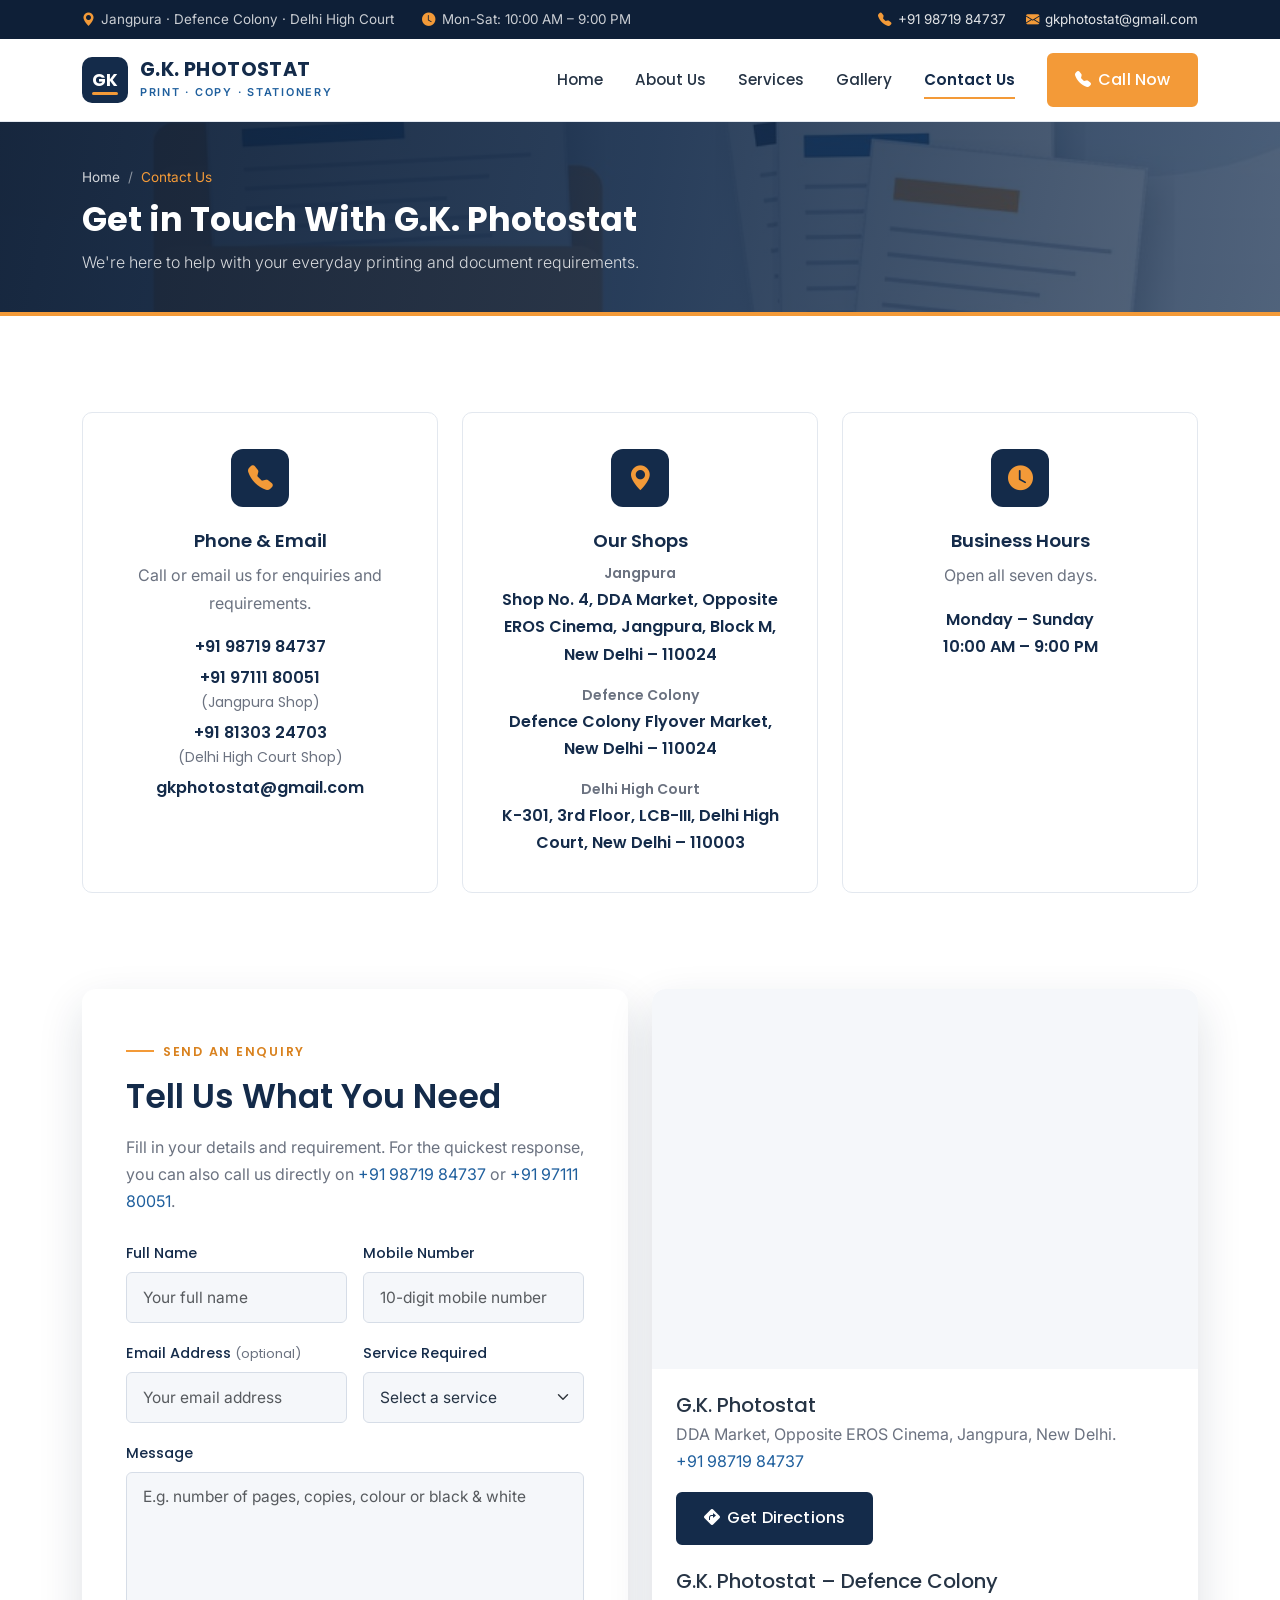
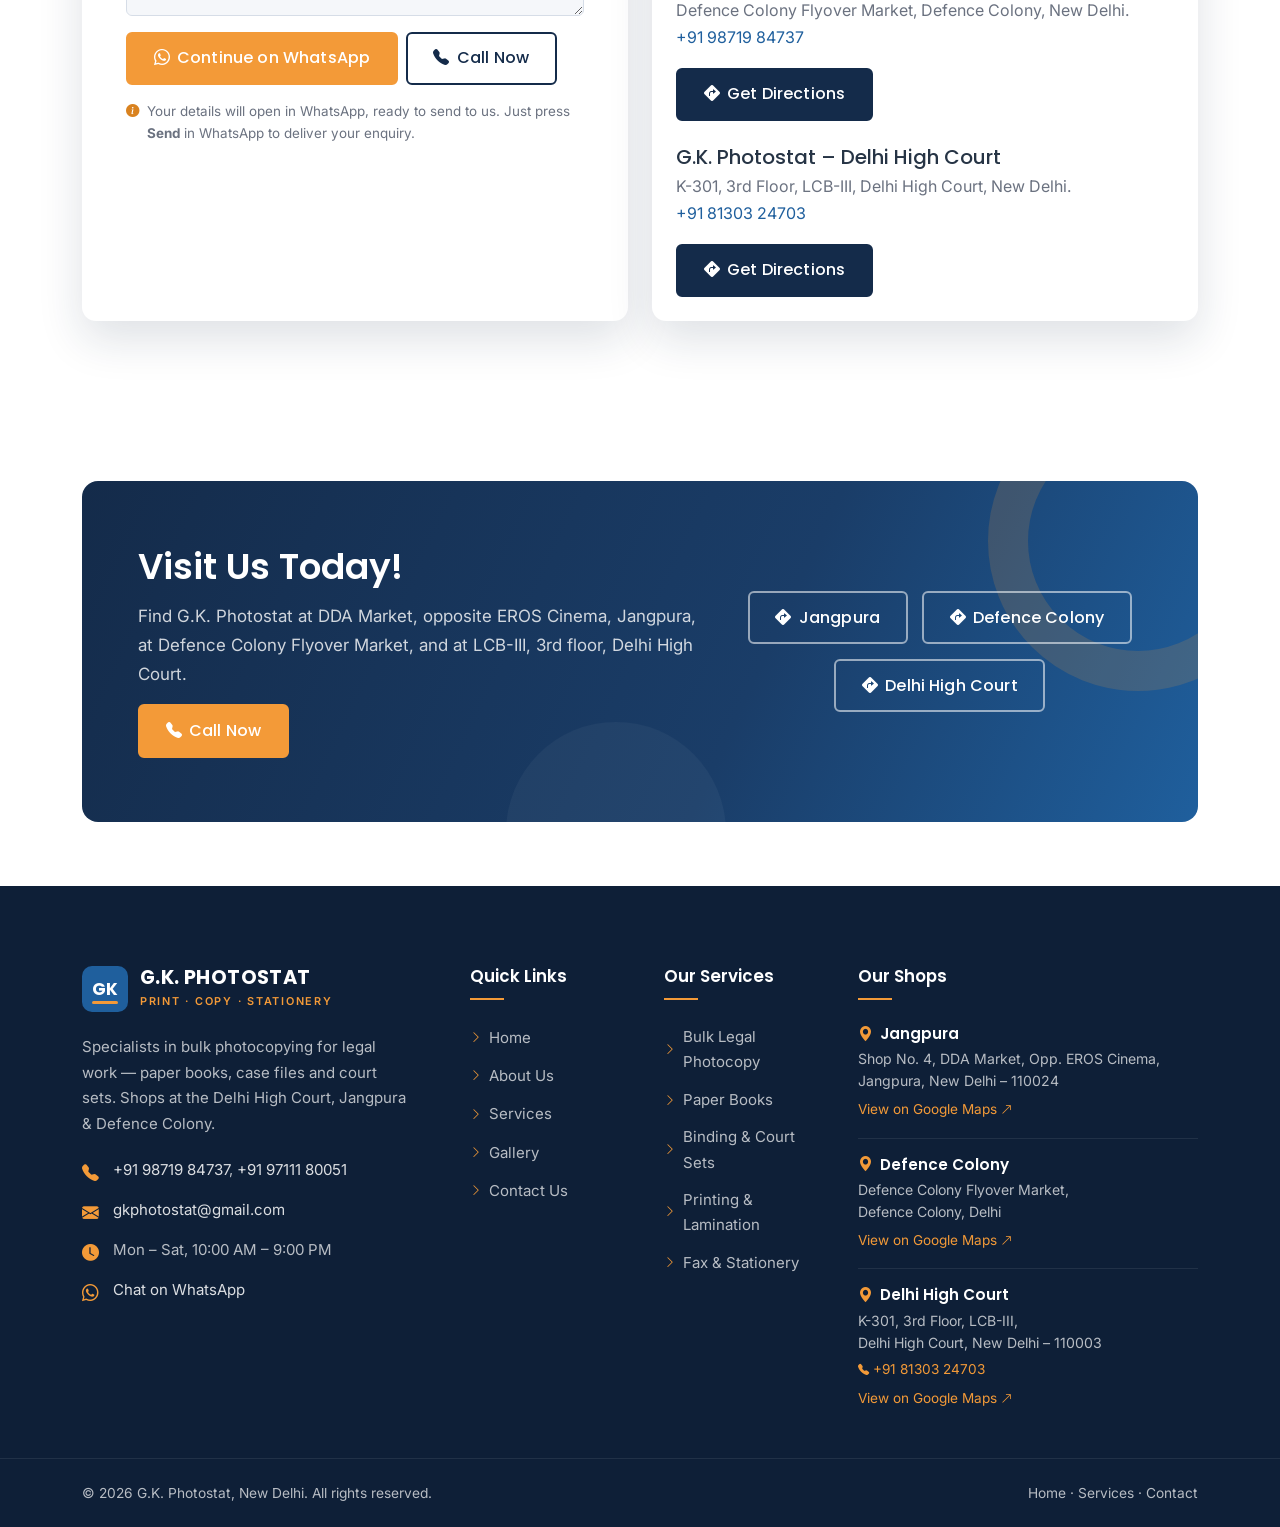
==== contact-us.html @ 915767c7 "Initial commit: G.K. Photostat website Co-Authored-By: Claude Opus 5.5 <noreply@anthropic.com>" ====
<!doctype html>
<html lang="en-IN">
  <head>
    <meta charset="UTF-8" />
    <meta name="viewport" content="width=device-width, initial-scale=1" />
    <title>
      Contact Us | G.K. Photostat, Jangpura, New Delhi – +91 98719 84737
    </title>
    <meta
      name="description"
      content="Contact G.K. Photostat at Shop No. 4, DDA Market, opposite EROS Cinema, Jangpura, New Delhi 110024. Call +91 98719 84737. Open Monday to Sunday, 9 AM – 9 PM."
    />
    <meta name="robots" content="index, follow" />
    <meta name="theme-color" content="#142B4A" />
    <!-- Canonical placeholder: replace https://mandal-88.github.io/gkphotostat with the live domain -->
    <link rel="canonical" href="https://mandal-88.github.io/gkphotostat/contact-us.html" />

    <!-- Open Graph -->
    <meta property="og:type" content="website" />
    <meta property="og:site_name" content="G.K. Photostat" />
    <meta property="og:locale" content="en_IN" />
    <meta
      property="og:title"
      content="Contact Us | G.K. Photostat, Jangpura, New Delhi – +91 98719 84737"
    />
    <meta
      property="og:description"
      content="Contact G.K. Photostat at Shop No. 4, DDA Market, opposite EROS Cinema, Jangpura, New Delhi 110024. Call +91 98719 84737. Open Monday to Sunday, 9 AM – 9 PM."
    />
    <meta
      property="og:url"
      content="https://mandal-88.github.io/gkphotostat/contact-us.html"
    />
    <meta
      property="og:image"
      content="https://mandal-88.github.io/gkphotostat/assets/images/og-image.jpg"
    />
    <meta name="twitter:card" content="summary_large_image" />
    <meta
      name="twitter:title"
      content="Contact Us | G.K. Photostat, Jangpura, New Delhi – +91 98719 84737"
    />
    <meta
      name="twitter:description"
      content="Contact G.K. Photostat at Shop No. 4, DDA Market, opposite EROS Cinema, Jangpura, New Delhi 110024. Call +91 98719 84737. Open Monday to Sunday, 9 AM – 9 PM."
    />
    <meta
      name="twitter:image"
      content="https://mandal-88.github.io/gkphotostat/assets/images/og-image.jpg"
    />

    <link rel="icon" type="image/png" href="assets/images/favicon.png" />
    <link rel="apple-touch-icon" href="assets/images/favicon.png" />

    <!-- Fonts -->
    <link rel="preconnect" href="https://fonts.googleapis.com" />
    <link rel="preconnect" href="https://fonts.gstatic.com" crossorigin />
    <link
      rel="stylesheet"
      href="https://fonts.googleapis.com/css2?family=Inter:wght@400;500;600&amp;family=Poppins:wght@500;600;700&amp;display=swap"
    />

    <!-- Styles -->
    <link rel="stylesheet" href="assets/css/bootstrap.min.css" />
    <link rel="stylesheet" href="assets/css/bootstrap-icons.min.css" />
    <link rel="stylesheet" href="assets/css/style.css" />
    <link rel="stylesheet" href="assets/css/responsive.css" />
    <!-- LocalBusiness structured data. url/image use the placeholder domain; geo coordinates intentionally omitted until verified. -->
    <script type="application/ld+json">
      {
        "@context": "https://schema.org",
        "@type": "Store",
        "name": "G.K. Photostat",
        "description": "Bulk photocopying for legal purposes, paper book preparation and binding, plus printing and lamination – Jangpura, New Delhi.",
        "telephone": "+91 98719 84737",
        "email": "gkphotostat@gmail.com",
        "image": "https://mandal-88.github.io/gkphotostat/assets/images/og-image.jpg",
        "logo": "https://mandal-88.github.io/gkphotostat/assets/images/logo.png",
        "url": "https://mandal-88.github.io/gkphotostat/",
        "address": {
          "@type": "PostalAddress",
          "streetAddress": "Shop No. 4, DDA Market, Opposite EROS Cinema, Jangpura, Block M, Jungpura Extension",
          "addressLocality": "New Delhi",
          "addressRegion": "Delhi",
          "postalCode": "110024",
          "addressCountry": "IN"
        },
        "openingHoursSpecification": [
          {
            "@type": "OpeningHoursSpecification",
            "dayOfWeek": [
              "Monday",
              "Tuesday",
              "Wednesday",
              "Thursday",
              "Friday",
              "Saturday",
              "Sunday"
            ],
            "opens": "09:00",
            "closes": "21:00"
          }
        ],
        "areaServed": "Jangpura, New Delhi",
        "hasMap": "https://www.google.com/maps/search/?api=1&query=G.K.%20Photostat%2C%20Shop%20No.%204%2C%20DDA%20Market%2C%20Opposite%20EROS%20Cinema%2C%20Jangpura%2C%20New%20Delhi%20110024"
      }
    </script>
    <script type="application/ld+json">
      {
        "@context": "https://schema.org",
        "@type": "Store",
        "name": "G.K. Photostat – Defence Colony",
        "description": "Bulk legal photocopying, paper books and binding, plus printing and lamination – Defence Colony Flyover Market, Delhi.",
        "telephone": "+91 98719 84737",
        "email": "gkphotostat@gmail.com",
        "image": "https://mandal-88.github.io/gkphotostat/assets/images/og-image.jpg",
        "url": "https://mandal-88.github.io/gkphotostat/",
        "address": {
          "@type": "PostalAddress",
          "streetAddress": "Defence Colony Flyover Market",
          "addressLocality": "Defence Colony, Delhi",
          "addressRegion": "Delhi",
          "addressCountry": "IN"
        },
        "openingHoursSpecification": [
          {
            "@type": "OpeningHoursSpecification",
            "dayOfWeek": [
              "Monday",
              "Tuesday",
              "Wednesday",
              "Thursday",
              "Friday",
              "Saturday",
              "Sunday"
            ],
            "opens": "09:00",
            "closes": "21:00"
          }
        ],
        "hasMap": "https://www.google.com/maps/search/?api=1&query=G.K.%20Photostat%2C%20Defence%20Colony%20Flyover%20Market%2C%20Defence%20Colony%2C%20Delhi"
      }
    </script>
    <script type="application/ld+json">
      {
        "@context": "https://schema.org",
        "@type": "Store",
        "name": "G.K. Photostat – Delhi High Court",
        "description": "Bulk legal photocopying, paper book preparation and binding inside the Delhi High Court – K-301, 3rd Floor, LCB-III.",
        "telephone": "+91 81303 24703",
        "email": "gkphotostat@gmail.com",
        "image": "https://mandal-88.github.io/gkphotostat/assets/images/og-image.jpg",
        "url": "https://mandal-88.github.io/gkphotostat/",
        "address": {
          "@type": "PostalAddress",
          "streetAddress": "K-301, 3rd Floor, LCB-III, Delhi High Court",
          "addressLocality": "New Delhi",
          "addressRegion": "Delhi",
          "postalCode": "110003",
          "addressCountry": "IN"
        },
        "hasMap": "https://www.google.com/maps/search/?api=1&query=Delhi%20High%20Court%2C%20New%20Delhi%20110003"
      }
    </script>
  </head>
  <body data-page="contact">
    <a class="skip-link" href="#main">Skip to main content</a>

    <div id="site-header"></div>
    <script src="assets/js/header.js"></script>

    <section class="page-hero hero-contact">
      <div class="container">
        <nav aria-label="breadcrumb">
          <ol class="breadcrumb breadcrumb-gk">
            <li class="breadcrumb-item"><a href="index.html">Home</a></li>
            <li class="breadcrumb-item active" aria-current="page">
              Contact Us
            </li>
          </ol>
        </nav>
        <h1>Get in Touch With G.K. Photostat</h1>
        <p class="lead mb-0">
          We're here to help with your everyday printing and document
          requirements.
        </p>
      </div>
    </section>

    <main id="main">
      <section class="section">
        <div class="container">
          <div class="row g-4">
            <div class="col-md-4 reveal">
              <div class="contact-card">
                <div class="icon-box">
                  <i class="bi bi-telephone-fill" aria-hidden="true"></i>
                </div>
                <h2>Phone &amp; Email</h2>
                <p>Call or email us for enquiries and requirements.</p>
                <a class="contact-value d-block" href="tel:+919871984737"
                  >+91 98719 84737</a
                >
                <a class="contact-value d-block mt-1" href="tel:+919711180051"
                  >+91 97111 80051

                  <span class="d-block text-muted-gk small fw-normal"
                    >(Jangpura Shop)</span
                  >
                </a>
                <a class="contact-value d-block mt-1" href="tel:+918130324703"
                  >+91 81303 24703
                  <span class="d-block text-muted-gk small fw-normal"
                    >(Delhi High Court Shop)</span
                  ></a
                >
                <a
                  class="contact-value d-block mt-1"
                  href="mailto:gkphotostat@gmail.com"
                  >gkphotostat@gmail.com</a
                >
              </div>
            </div>
            <div class="col-md-4 reveal reveal-delay-1">
              <div class="contact-card">
                <div class="icon-box">
                  <i class="bi bi-geo-alt-fill" aria-hidden="true"></i>
                </div>
                <h2>Our Shops</h2>
                <address class="contact-value mb-3">
                  <span class="d-block text-muted-gk small">Jangpura</span>Shop
                  No. 4, DDA Market, Opposite EROS Cinema, Jangpura, Block M,
                  New Delhi – 110024
                </address>
                <address class="contact-value mb-0">
                  <span class="d-block text-muted-gk small">Defence Colony</span
                  >Defence Colony Flyover Market, New Delhi – 110024
                </address>
                <address class="contact-value mb-0 mt-3">
                  <span class="d-block text-muted-gk small"
                    >Delhi High Court</span
                  >K-301, 3rd Floor, LCB-III, Delhi High Court, New Delhi –
                  110003
                </address>
              </div>
            </div>
            <div class="col-md-4 reveal reveal-delay-2">
              <div class="contact-card">
                <div class="icon-box">
                  <i class="bi bi-clock-fill" aria-hidden="true"></i>
                </div>
                <h2>Business Hours</h2>
                <p>Open all seven days.</p>
                <span class="contact-value"
                  >Monday – Sunday<br />10:00 AM – 9:00 PM</span
                >
              </div>
            </div>
          </div>
        </div>
      </section>

      <section class="section pt-0">
        <div class="container">
          <div class="row g-4 align-items-stretch">
            <div class="col-lg-6 reveal">
              <div class="form-panel h-100">
                <span class="eyebrow">Send an Enquiry</span>
                <h2 class="section-title">Tell Us What You Need</h2>
                <p class="text-muted-gk mb-4">
                  Fill in your details and requirement. For the quickest
                  response, you can also call us directly on
                  <a href="tel:+919871984737">+91 98719 84737</a> or
                  <a href="tel:+919711180051">+91 97111 80051</a>.
                </p>
                <form id="enquiryForm" novalidate>
                  <div class="row g-3">
                    <div class="col-md-6">
                      <label class="form-label" for="fullName">Full Name</label>
                      <input
                        class="form-control"
                        type="text"
                        id="fullName"
                        name="fullName"
                        placeholder="Your full name"
                        autocomplete="name"
                        required
                        minlength="2"
                        maxlength="80"
                      />
                      <div class="invalid-feedback">
                        Please enter your full name.
                      </div>
                    </div>
                    <div class="col-md-6">
                      <label class="form-label" for="mobile"
                        >Mobile Number</label
                      >
                      <input
                        class="form-control"
                        type="tel"
                        id="mobile"
                        name="mobile"
                        autocomplete="tel"
                        inputmode="tel"
                        required
                        maxlength="16"
                        placeholder="10-digit mobile number"
                      />
                      <div class="invalid-feedback">
                        Please enter a valid 10-digit Indian mobile number.
                      </div>
                    </div>
                    <div class="col-md-6">
                      <label class="form-label" for="email"
                        >Email Address
                        <span class="optional">(optional)</span></label
                      >
                      <input
                        class="form-control"
                        type="email"
                        id="email"
                        name="email"
                        placeholder="Your email address"
                        autocomplete="email"
                        maxlength="120"
                      />
                      <div class="invalid-feedback">
                        Please enter a valid email address.
                      </div>
                    </div>
                    <div class="col-md-6">
                      <label class="form-label" for="service"
                        >Service Required</label
                      >
                      <select
                        class="form-select"
                        id="service"
                        name="service"
                        required
                      >
                        <option value="" selected disabled>
                          Select a service
                        </option>
                        <option>Bulk Legal Photocopy</option>
                        <option>Paper Book Preparation</option>
                        <option>Binding &amp; Court Sets</option>
                        <option>Black &amp; White / Colour Photocopy</option>
                        <option>Printing</option>
                        <option>Lamination</option>
                        <option>Fax</option>
                        <option>Stationery</option>
                        <option>Other</option>
                      </select>
                      <div class="invalid-feedback">
                        Please choose a service.
                      </div>
                    </div>
                    <div class="col-12">
                      <label class="form-label" for="message">Message</label>
                      <textarea
                        class="form-control"
                        id="message"
                        name="message"
                        rows="5"
                        required
                        minlength="10"
                        maxlength="1000"
                        placeholder="E.g. number of pages, copies, colour or black &amp; white"
                      ></textarea>
                      <div class="invalid-feedback">
                        Please describe your requirement (at least 10
                        characters).
                      </div>
                    </div>
                    <div class="col-12 d-flex flex-wrap gap-2">
                      <button
                        class="btn btn-gk-primary"
                        type="submit"
                        id="whatsappSubmit"
                      >
                        <i class="bi bi-whatsapp" aria-hidden="true"></i
                        >Continue on WhatsApp
                      </button>
                      <a class="btn btn-gk-outline" href="tel:+919871984737"
                        ><i class="bi bi-telephone-fill" aria-hidden="true"></i
                        >Call Now</a
                      >
                    </div>
                  </div>
                  <p class="wa-note mb-0">
                    <i class="bi bi-info-circle-fill" aria-hidden="true"></i
                    ><span
                      >Your details will open in WhatsApp, ready to send to us.
                      Just press <strong>Send</strong> in WhatsApp to deliver
                      your enquiry.</span
                    >
                  </p>
                  <div
                    class="form-status"
                    id="formStatus"
                    role="status"
                    aria-live="polite"
                  ></div>
                </form>
              </div>
            </div>
            <div class="col-lg-6 reveal reveal-delay-1">
              <div class="info-panel h-100 d-flex flex-column">
                <iframe
                  class="map-frame flex-grow-1"
                  src="https://www.google.com/maps?q=Shop%20No.%204%2C%20DDA%20Market%2C%20Opposite%20EROS%20Cinema%2C%20Jangpura%2C%20New%20Delhi%2C%20Delhi%20110024&amp;output=embed"
                  title="Google Map showing G.K. Photostat, DDA Market, opposite EROS Cinema, Jangpura"
                  loading="lazy"
                  referrerpolicy="no-referrer-when-downgrade"
                  allowfullscreen
                ></iframe>
                <div
                  class="p-4 d-flex flex-wrap align-items-center justify-content-between gap-3"
                >
                  <div>
                    <h2 class="h5 mb-1">G.K. Photostat</h2>
                    <p class="text-muted-gk mb-0">
                      DDA Market, Opposite EROS Cinema, Jangpura, New Delhi.
                      <br />

                      <a href="tel:+919871984737">+91 98719 84737</a>
                    </p>
                  </div>
                  <a
                    class="btn btn-gk-navy"
                    href="https://www.google.com/maps/dir/?api=1&amp;destination=G.K.%20Photostat%2C%20Shop%20No.%204%2C%20DDA%20Market%2C%20Opposite%20EROS%20Cinema%2C%20Jangpura%2C%20New%20Delhi%20110024"
                    target="_blank"
                    rel="noopener"
                    ><i
                      class="bi bi-sign-turn-right-fill"
                      aria-hidden="true"
                    ></i
                    >Get Directions</a
                  >
                </div>
                <div
                  class="px-4 pb-4 d-flex flex-wrap align-items-center justify-content-between gap-3"
                >
                  <div>
                    <h2 class="h5 mb-1">G.K. Photostat – Defence Colony</h2>
                    <p class="text-muted-gk mb-0">
                      Defence Colony Flyover Market, Defence Colony, New Delhi.
                      <br />
                      <a href="tel:+919871984737">+91 98719 84737</a>
                    </p>
                  </div>
                  <a
                    class="btn btn-gk-navy"
                    href="https://www.google.com/maps/dir/?api=1&amp;destination=G.K.%20Photostat%2C%20Defence%20Colony%20Flyover%20Market%2C%20Defence%20Colony%2C%20Delhi"
                    target="_blank"
                    rel="noopener"
                    ><i
                      class="bi bi-sign-turn-right-fill"
                      aria-hidden="true"
                    ></i
                    >Get Directions</a
                  >
                </div>
                <div
                  class="px-4 pb-4 d-flex flex-wrap align-items-center justify-content-between gap-3"
                >
                  <div>
                    <h2 class="h5 mb-1">G.K. Photostat – Delhi High Court</h2>
                    <p class="text-muted-gk mb-0">
                      K-301, 3rd Floor, LCB-III, Delhi High Court, New Delhi.
                      <br />
                      <a href="tel:+918130324703">+91 81303 24703</a>
                    </p>
                  </div>
                  <a
                    class="btn btn-gk-navy"
                    href="https://www.google.com/maps/dir/?api=1&amp;destination=Delhi%20High%20Court%2C%20New%20Delhi%20110003"
                    target="_blank"
                    rel="noopener"
                    ><i
                      class="bi bi-sign-turn-right-fill"
                      aria-hidden="true"
                    ></i
                    >Get Directions</a
                  >
                </div>
              </div>
            </div>
          </div>
        </div>
      </section>

      <section class="section-sm">
        <div class="container">
          <div class="cta-banner reveal">
            <div class="row align-items-center g-4">
              <div class="col-lg-7">
                <h2>Visit Us Today!</h2>
                <p>
                  Find G.K. Photostat at DDA Market, opposite EROS Cinema,
                  Jangpura, at Defence Colony Flyover Market, and at LCB-III,
                  3rd floor, Delhi High Court.
                </p>
                <a class="btn btn-gk-primary mt-3" href="tel:+919871984737"
                  ><i class="bi bi-telephone-fill" aria-hidden="true"></i>Call
                  Now</a
                >
              </div>
              <div class="col-lg-5">
                <div class="cta-actions">
                  <a
                    class="btn btn-gk-outline-light"
                    href="https://www.google.com/maps/dir/?api=1&amp;destination=G.K.%20Photostat%2C%20Shop%20No.%204%2C%20DDA%20Market%2C%20Opposite%20EROS%20Cinema%2C%20Jangpura%2C%20New%20Delhi%20110024"
                    target="_blank"
                    rel="noopener"
                    ><i
                      class="bi bi-sign-turn-right-fill"
                      aria-hidden="true"
                    ></i
                    >Jangpura</a
                  >
                  <a
                    class="btn btn-gk-outline-light"
                    href="https://www.google.com/maps/dir/?api=1&amp;destination=G.K.%20Photostat%2C%20Defence%20Colony%20Flyover%20Market%2C%20Defence%20Colony%2C%20Delhi"
                    target="_blank"
                    rel="noopener"
                    ><i
                      class="bi bi-sign-turn-right-fill"
                      aria-hidden="true"
                    ></i
                    >Defence Colony</a
                  >
                  <a
                    class="btn btn-gk-outline-light"
                    href="https://www.google.com/maps/dir/?api=1&amp;destination=Delhi%20High%20Court%2C%20New%20Delhi%20110003"
                    target="_blank"
                    rel="noopener"
                    ><i
                      class="bi bi-sign-turn-right-fill"
                      aria-hidden="true"
                    ></i
                    >Delhi High Court</a
                  >
                </div>
              </div>
            </div>
          </div>
        </div>
      </section>
    </main>

    <div id="site-footer"></div>
    <script src="assets/js/footer.js"></script>

    <script src="assets/js/jquery.min.js"></script>
    <script src="assets/js/bootstrap.bundle.min.js"></script>
    <script src="assets/js/custom.js"></script>
  </body>
</html>
---- assets/css/style.css ----
/* ==========================================================================
   G.K. Photostat — Main Stylesheet
   Palette: Navy #142B4A · Blue #1F5F9D · Orange #F39A38
   ========================================================================== */

:root {
  --gk-navy: #142b4a;
  --gk-navy-deep: #0e1f37;
  --gk-blue: #1f5f9d;
  --gk-orange: #f39a38;
  --gk-orange-dark: #d9821f;
  --gk-light: #f5f7fa;
  --gk-white: #ffffff;
  --gk-text: #263445;
  --gk-muted: #6b7280;
  --gk-border: #e3e8ef;
  --gk-radius: 10px;
  --gk-radius-sm: 6px;
  --gk-shadow: 0 10px 30px rgba(20, 43, 74, 0.08);
  --gk-shadow-lg: 0 18px 45px rgba(20, 43, 74, 0.14);
  --gk-ease: cubic-bezier(0.25, 0.8, 0.25, 1);
  --gk-header-h: 122px;
  --font-heading: "Poppins", system-ui, sans-serif;
  --font-body: "Inter", system-ui, sans-serif;
}

/* ---------- Base ---------- */
html {
  scroll-behavior: smooth;
  scroll-padding-top: var(--gk-sticky-h, 130px);
}
body {
  font-family: var(--font-body);
  color: var(--gk-text);
  font-size: 1rem;
  line-height: 1.7;
  background: var(--gk-white);
  overflow-x: hidden;
}
h1,
h2,
h3,
h4,
h5,
h6 {
  font-family: var(--font-heading);
  color: var(--gk-navy);
  font-weight: 600;
  line-height: 1.25;
}
a {
  color: var(--gk-blue);
  text-decoration: none;
  transition: color 0.25s var(--gk-ease);
}
a:hover {
  color: var(--gk-orange-dark);
}
img {
  max-width: 100%;
  height: auto;
}
::selection {
  background: var(--gk-orange);
  color: var(--gk-white);
}

.skip-link {
  position: absolute;
  left: 1rem;
  top: -60px;
  z-index: 2000;
  background: var(--gk-orange);
  color: var(--gk-navy);
  padding: 0.6rem 1rem;
  border-radius: var(--gk-radius-sm);
  font-weight: 600;
}
.skip-link:focus {
  top: 1rem;
  color: var(--gk-navy);
}

.text-muted-gk {
  color: var(--gk-muted);
}
.bg-light-gk {
  background: var(--gk-light);
}
.bg-navy {
  background: var(--gk-navy);
}

.section {
  padding: 96px 0;
}
.section-sm {
  padding: 64px 0;
}

/* ---------- Section headings ---------- */
.eyebrow {
  display: inline-flex;
  align-items: center;
  gap: 0.55rem;
  font-family: var(--font-heading);
  font-size: 0.78rem;
  font-weight: 600;
  letter-spacing: 0.14em;
  text-transform: uppercase;
  color: var(--gk-orange-dark);
  margin-bottom: 0.9rem;
}
.eyebrow::before {
  content: "";
  width: 28px;
  height: 2px;
  background: var(--gk-orange);
}
.eyebrow.eyebrow-light {
  color: var(--gk-orange);
}
.section-title {
  font-size: clamp(1.75rem, 2.6vw, 2.5rem);
  margin-bottom: 1rem;
}
.section-lead {
  color: var(--gk-muted);
  font-size: 1.06rem;
  max-width: 640px;
}
.section-head {
  margin-bottom: 3.25rem;
}
.section-head.text-center .section-lead {
  margin-left: auto;
  margin-right: auto;
}

/* ---------- Buttons ---------- */
.btn {
  font-family: var(--font-heading);
  font-weight: 500;
  border-radius: var(--gk-radius-sm);
  padding: 0.8rem 1.6rem;
  transition: all 0.3s var(--gk-ease);
  letter-spacing: 0.01em;
}
.btn-sm {
  padding: 0.5rem 1rem;
}
.btn-gk-primary {
  background: var(--gk-orange);
  border: 2px solid var(--gk-orange);
  color: var(--gk-white);
}
.btn-gk-primary:hover,
.btn-gk-primary:focus {
  background: var(--gk-orange-dark);
  border-color: var(--gk-orange-dark);
  color: #000;
  transform: translateY(-2px);
}
.btn-gk-navy {
  background: var(--gk-navy);
  border: 2px solid var(--gk-navy);
  color: var(--gk-white);
}
.btn-gk-navy:hover,
.btn-gk-navy:focus {
  background: var(--gk-blue);
  border-color: var(--gk-blue);
  color: var(--gk-white);
  transform: translateY(-2px);
}
.btn-gk-outline {
  background: transparent;
  border: 2px solid var(--gk-navy);
  color: var(--gk-navy);
}
.btn-gk-outline:hover,
.btn-gk-outline:focus {
  background: var(--gk-navy);
  color: var(--gk-white);
}
.btn-gk-outline-light {
  background: transparent;
  border: 2px solid rgba(255, 255, 255, 0.55);
  color: var(--gk-white);
}
.btn-gk-outline-light:hover,
.btn-gk-outline-light:focus {
  background: var(--gk-white);
  border-color: var(--gk-white);
  color: var(--gk-navy);
}
.btn .bi {
  margin-right: 0.45rem;
}
.btn:focus-visible,
a:focus-visible,
.form-control:focus,
.form-select:focus {
  outline: 3px solid rgba(243, 154, 56, 0.55);
  outline-offset: 2px;
  box-shadow: none;
}

.link-arrow {
  font-family: var(--font-heading);
  font-weight: 500;
  font-size: 0.92rem;
  color: var(--gk-blue);
  display: inline-flex;
  align-items: center;
  gap: 0.35rem;
}
.link-arrow .bi {
  transition: transform 0.3s var(--gk-ease);
}
.link-arrow:hover .bi {
  transform: translateX(4px);
}

/* ==========================================================================
   Header
   ========================================================================== */
/* #site-header is only a mount point; display:contents lets the sticky bar
   stick against the whole page instead of the mount div. */
#site-header {
  display: contents;
}
.site-header-bar {
  position: sticky;
  top: 0;
  z-index: 1030;
}
.topbar {
  background: var(--gk-navy-deep);
  color: rgba(255, 255, 255, 0.78);
  font-size: 0.84rem;
  padding: 0.5rem 0;
}
.topbar a {
  color: rgba(255, 255, 255, 0.88);
}
.topbar a:hover {
  color: var(--gk-orange);
}
.topbar .bi {
  color: var(--gk-orange);
  margin-right: 0.4rem;
}
.topbar-list {
  display: flex;
  flex-wrap: wrap;
  gap: 1.75rem;
  margin: 0;
  padding: 0;
  list-style: none;
}
.topbar-contact {
  gap: 1.25rem;
}

.site-navbar {
  background: var(--gk-white);
  border-bottom: 1px solid var(--gk-border);
  padding: 0.9rem 0;
  transition:
    padding 0.3s var(--gk-ease),
    box-shadow 0.3s var(--gk-ease);
}
.site-navbar.is-scrolled {
  padding: 0.55rem 0;
  box-shadow: 0 6px 24px rgba(20, 43, 74, 0.08);
}

.brand {
  display: inline-flex;
  align-items: center;
  gap: 0.75rem;
  color: var(--gk-navy);
}
.brand:hover {
  color: var(--gk-navy);
}
.brand-mark {
  width: 46px;
  height: 46px;
  border-radius: 10px;
  background: var(--gk-navy);
  color: var(--gk-white);
  display: grid;
  place-items: center;
  font-family: var(--font-heading);
  font-weight: 700;
  font-size: 1.05rem;
  position: relative;
  letter-spacing: 0.02em;
}
.brand-mark::after {
  content: "";
  position: absolute;
  left: 10px;
  right: 10px;
  bottom: 8px;
  height: 3px;
  background: var(--gk-orange);
  border-radius: 2px;
}
.brand-name {
  font-family: var(--font-heading);
  font-weight: 700;
  font-size: 1.22rem;
  line-height: 1.1;
  letter-spacing: 0.02em;
  display: block;
}
.brand-tag {
  font-size: 0.68rem;
  letter-spacing: 0.16em;
  text-transform: uppercase;
  color: var(--gk-blue);
  font-weight: 600;
  display: block;
  margin-top: 3px;
}

.main-nav .nav-link {
  font-family: var(--font-heading);
  font-weight: 500;
  font-size: 0.95rem;
  color: var(--gk-text);
  padding: 0.5rem 1rem !important;
  position: relative;
}
.main-nav .nav-link::after {
  content: "";
  position: absolute;
  left: 1rem;
  right: 1rem;
  bottom: 0.1rem;
  height: 2px;
  background: var(--gk-orange);
  transform: scaleX(0);
  transform-origin: left;
  transition: transform 0.3s var(--gk-ease);
}
.main-nav .nav-link:hover,
.main-nav .nav-link.active {
  color: var(--gk-navy);
}
.main-nav .nav-link:hover::after,
.main-nav .nav-link.active::after {
  transform: scaleX(1);
}
.main-nav .nav-link.active {
  font-weight: 600;
}

.btn-call {
  display: inline-flex;
  align-items: center;
  white-space: nowrap;
}
.navbar-toggler {
  border: 1px solid var(--gk-border);
  padding: 0.5rem 0.65rem;
  border-radius: var(--gk-radius-sm);
}
.navbar-toggler:focus {
  box-shadow: 0 0 0 3px rgba(243, 154, 56, 0.35);
}
.navbar-toggler .bi {
  font-size: 1.5rem;
  color: var(--gk-navy);
}

/* Offcanvas mobile menu */
.offcanvas.gk-offcanvas {
  width: 320px;
}
.gk-offcanvas .offcanvas-header {
  border-bottom: 1px solid var(--gk-border);
}
.gk-offcanvas .mobile-nav .nav-link {
  font-family: var(--font-heading);
  font-weight: 500;
  color: var(--gk-text);
  padding: 0.85rem 0;
  border-bottom: 1px solid var(--gk-border);
  display: flex;
  justify-content: space-between;
  align-items: center;
}
.gk-offcanvas .mobile-nav .nav-link.active {
  color: var(--gk-orange-dark);
}
.gk-offcanvas .offcanvas-contact {
  font-size: 0.9rem;
  color: var(--gk-muted);
}
.gk-offcanvas .offcanvas-contact .bi {
  color: var(--gk-orange);
  margin-right: 0.5rem;
}

/* ==========================================================================
   Hero (home)
   ========================================================================== */
.hero {
  position: relative;
  padding: 88px 0 110px;
  overflow: hidden;
  background: linear-gradient(180deg, var(--gk-light) 0%, var(--gk-white) 100%);
}
.hero::before {
  content: "";
  position: absolute;
  right: -180px;
  top: -160px;
  width: 620px;
  height: 620px;
  border-radius: 50%;
  background: rgba(31, 95, 157, 0.06);
}
.hero-title {
  font-size: clamp(2.1rem, 4vw, 3.4rem);
  font-weight: 700;
  margin-bottom: 1.25rem;
  letter-spacing: -0.01em;
}
.hero-title .highlight {
  color: var(--gk-blue);
}
.hero-text {
  font-size: 1.1rem;
  color: var(--gk-muted);
  max-width: 560px;
  margin-bottom: 2rem;
}
.hero-actions {
  display: flex;
  flex-wrap: wrap;
  gap: 0.9rem;
  margin-bottom: 2.25rem;
}
.trust-note {
  display: inline-flex;
  align-items: center;
  gap: 0.75rem;
  font-size: 0.93rem;
  color: var(--gk-text);
  font-weight: 500;
  padding-top: 1.5rem;
  border-top: 1px solid var(--gk-border);
}
.trust-note .bi {
  width: 38px;
  height: 38px;
  border-radius: 50%;
  display: grid;
  place-items: center;
  background: rgba(243, 154, 56, 0.14);
  color: var(--gk-orange-dark);
  font-size: 1.1rem;
}

.hero-visual {
  position: relative;
  padding: 0 0 0 1.5rem;
}
.hero-image {
  border-radius: 14px;
  box-shadow: var(--gk-shadow-lg);
  width: 100%;
  aspect-ratio: 11 / 9;
  object-fit: cover;
}
.hero-visual::before {
  content: "";
  position: absolute;
  left: 0;
  bottom: -22px;
  width: 55%;
  height: 60%;
  border: 2px solid var(--gk-orange);
  border-radius: 14px;
  z-index: -1;
}
.float-chip {
  position: absolute;
  display: flex;
  align-items: center;
  gap: 0.7rem;
  background: var(--gk-white);
  padding: 0.75rem 1.1rem;
  border-radius: var(--gk-radius);
  box-shadow: var(--gk-shadow-lg);
  font-family: var(--font-heading);
  font-weight: 600;
  font-size: 0.9rem;
  color: var(--gk-navy);
  animation: gkFloat 6s ease-in-out infinite;
}
.float-chip .bi {
  width: 36px;
  height: 36px;
  border-radius: 8px;
  display: grid;
  place-items: center;
  font-size: 1.05rem;
  color: var(--gk-white);
  background: var(--gk-blue);
}
.float-chip.chip-1 {
  top: 8%;
  left: -18px;
}
.float-chip.chip-2 {
  top: 44%;
  right: -22px;
  animation-delay: 1.5s;
}
.float-chip.chip-2 .bi {
  background: var(--gk-orange);
}
.float-chip.chip-3 {
  bottom: 7%;
  left: 8%;
  animation-delay: 3s;
}
.float-chip.chip-3 .bi {
  background: var(--gk-navy);
}
@keyframes gkFloat {
  0%,
  100% {
    transform: translateY(0);
  }
  50% {
    transform: translateY(-8px);
  }
}

/* ==========================================================================
   Inner page hero
   ========================================================================== */
.page-hero {
  position: relative;
  padding: 44px 0 40px;
  color: var(--gk-white);
  overflow: hidden;
  background-color: var(--gk-navy);
  background-image:
    linear-gradient(
      100deg,
      rgba(14, 31, 55, 0.96) 0%,
      rgba(20, 43, 74, 0.9) 50%,
      rgba(20, 43, 74, 0.7) 100%
    ),
    var(--hero-bg, none);
  background-size: cover;
  background-position: center;
}
.page-hero.hero-about {
  --hero-bg: url("../images/shop-interior.jpg");
}
.page-hero.hero-services {
  --hero-bg: url("../images/digital-printing.jpg");
}
.page-hero.hero-gallery {
  --hero-bg: url("../images/gallery/printing-workspace.jpg");
}
.page-hero.hero-contact {
  --hero-bg: url("../images/document-services.jpg");
}
.page-hero h1 {
  color: var(--gk-white);
  font-size: clamp(1.6rem, 2.6vw, 2.2rem);
  font-weight: 700;
  margin-bottom: 0.5rem;
}
.page-hero .lead {
  color: rgba(255, 255, 255, 0.82);
  max-width: 640px;
  font-size: 1rem;
}
.page-hero .eyebrow {
  margin-bottom: 0.4rem;
}
.page-hero::after {
  content: "";
  position: absolute;
  left: 0;
  right: 0;
  bottom: 0;
  height: 4px;
  background: var(--gk-orange);
}
.breadcrumb-gk {
  --bs-breadcrumb-divider-color: rgba(255, 255, 255, 0.5);
  --bs-breadcrumb-item-active-color: var(--gk-orange);
  margin-bottom: 0.6rem;
  font-size: 0.85rem;
}
.breadcrumb-gk a {
  color: rgba(255, 255, 255, 0.8);
}
.breadcrumb-gk a:hover {
  color: var(--gk-white);
}

/* ==========================================================================
   Content blocks
   ========================================================================== */
.media-frame {
  position: relative;
}
.media-frame img {
  border-radius: 12px;
  box-shadow: var(--gk-shadow);
  width: 100%;
  aspect-ratio: 3 / 2;
  object-fit: cover;
}
.media-frame::after {
  content: "";
  position: absolute;
  right: -16px;
  top: -16px;
  width: 120px;
  height: 120px;
  z-index: -1;
  background-image: radial-gradient(var(--gk-orange) 2px, transparent 2px);
  background-size: 14px 14px;
  opacity: 0.55;
}
.check-list {
  list-style: none;
  padding: 0;
  margin: 0 0 1.75rem;
}
.check-list li {
  position: relative;
  padding-left: 1.9rem;
  margin-bottom: 0.65rem;
}
.check-list li::before {
  content: "\F26E";
  font-family: "bootstrap-icons";
  position: absolute;
  left: 0;
  top: 0;
  color: var(--gk-orange-dark);
  font-size: 1.1rem;
}

/* Service cards */
.service-card {
  height: 100%;
  background: var(--gk-white);
  border: 1px solid var(--gk-border);
  border-radius: var(--gk-radius);
  padding: 2rem 1.85rem;
  position: relative;
  transition:
    transform 0.35s var(--gk-ease),
    box-shadow 0.35s var(--gk-ease),
    border-color 0.35s;
  display: flex;
  flex-direction: column;
}
.service-card::before {
  content: "";
  position: absolute;
  left: 0;
  top: 0;
  height: 3px;
  width: 0;
  background: var(--gk-orange);
  transition: width 0.4s var(--gk-ease);
  border-radius: var(--gk-radius) var(--gk-radius) 0 0;
}
.service-card:hover {
  transform: translateY(-6px);
  box-shadow: var(--gk-shadow-lg);
  border-color: transparent;
}
.service-card:hover::before {
  width: 100%;
}
.icon-box {
  width: 58px;
  height: 58px;
  border-radius: 12px;
  display: grid;
  place-items: center;
  font-size: 1.55rem;
  background: rgba(31, 95, 157, 0.09);
  color: var(--gk-blue);
  margin-bottom: 1.4rem;
  transition: all 0.35s var(--gk-ease);
}
.service-card:hover .icon-box {
  background: var(--gk-navy);
  color: var(--gk-orange);
}
.service-card h3 {
  font-size: 1.2rem;
  margin-bottom: 0.65rem;
}
.service-card p {
  color: var(--gk-muted);
  font-size: 0.96rem;
  margin-bottom: 1rem;
}
.service-card ul {
  list-style: none;
  padding: 0;
  margin: 0 0 1.4rem;
  font-size: 0.92rem;
}
.service-card ul li {
  padding: 0.3rem 0;
  display: flex;
  gap: 0.5rem;
  align-items: baseline;
}
.service-card ul li::before {
  content: "";
  width: 6px;
  height: 6px;
  border-radius: 50%;
  background: var(--gk-orange);
  flex-shrink: 0;
  transform: translateY(-2px);
}
.service-card .link-arrow {
  margin-top: auto;
}

/* Feature (why choose us) */
.feature-item {
  text-align: center;
  padding: 2.25rem 1.5rem;
  height: 100%;
  border-radius: var(--gk-radius);
  transition: background 0.3s var(--gk-ease);
}
.feature-item:hover {
  background: rgba(255, 255, 255, 0.05);
}
.feature-icon {
  width: 72px;
  height: 72px;
  margin: 0 auto 1.35rem;
  border-radius: 50%;
  display: grid;
  place-items: center;
  font-size: 1.7rem;
  color: var(--gk-orange);
  border: 1px solid rgba(243, 154, 56, 0.45);
  background: rgba(243, 154, 56, 0.08);
}
.feature-item h3 {
  font-size: 1.12rem;
  color: var(--gk-white);
  margin-bottom: 0.6rem;
}
.feature-item p {
  color: rgba(255, 255, 255, 0.7);
  font-size: 0.95rem;
  margin: 0;
}
.section-dark {
  background: var(--gk-navy);
  position: relative;
  overflow: hidden;
}
.section-dark .section-title {
  color: var(--gk-white);
}
.section-dark .section-lead {
  color: rgba(255, 255, 255, 0.72);
}
.section-dark::before {
  content: "";
  position: absolute;
  inset: 0;
  opacity: 0.5;
  background-image: radial-gradient(
    rgba(255, 255, 255, 0.06) 1px,
    transparent 1px
  );
  background-size: 22px 22px;
}
.section-dark > .container {
  position: relative;
}

/* Steps */
.steps {
  position: relative;
}
.steps::before {
  content: "";
  position: absolute;
  top: 46px;
  left: 16.66%;
  right: 16.66%;
  height: 2px;
  background-image: linear-gradient(
    90deg,
    var(--gk-orange) 50%,
    transparent 50%
  );
  background-size: 14px 2px;
}
.step {
  text-align: center;
  position: relative;
  padding: 0 1rem;
}
.step-icon {
  width: 92px;
  height: 92px;
  border-radius: 50%;
  margin: 0 auto 1.5rem;
  display: grid;
  place-items: center;
  background: var(--gk-white);
  border: 2px solid var(--gk-border);
  color: var(--gk-navy);
  font-size: 2rem;
  position: relative;
  transition: all 0.35s var(--gk-ease);
  box-shadow: var(--gk-shadow);
}
.step:hover .step-icon {
  border-color: var(--gk-orange);
  color: var(--gk-orange-dark);
}
.step-num {
  position: absolute;
  top: -4px;
  right: -4px;
  width: 34px;
  height: 34px;
  border-radius: 50%;
  background: var(--gk-orange);
  color: var(--gk-navy);
  font-family: var(--font-heading);
  font-weight: 700;
  font-size: 0.82rem;
  display: grid;
  place-items: center;
  border: 3px solid var(--gk-white);
}
.step h3 {
  font-size: 1.15rem;
  margin-bottom: 0.55rem;
}
.step p {
  color: var(--gk-muted);
  font-size: 0.96rem;
  max-width: 300px;
  margin: 0 auto;
}

/* Info cards (business info / contact) */
.info-panel {
  background: var(--gk-white);
  border-radius: 14px;
  box-shadow: var(--gk-shadow-lg);
  overflow: hidden;
}
.info-panel-body {
  padding: 2.75rem;
}
.info-row {
  display: flex;
  gap: 1.1rem;
  align-items: flex-start;
  padding: 1.15rem 0;
  border-bottom: 1px solid var(--gk-border);
}
.info-row:last-of-type {
  border-bottom: 0;
}
.info-row .bi {
  width: 46px;
  height: 46px;
  border-radius: 10px;
  flex-shrink: 0;
  display: grid;
  place-items: center;
  font-size: 1.2rem;
  background: rgba(243, 154, 56, 0.12);
  color: var(--gk-orange-dark);
}
.info-row h3 {
  font-size: 0.8rem;
  text-transform: uppercase;
  letter-spacing: 0.12em;
  color: var(--gk-muted);
  margin-bottom: 0.25rem;
  font-weight: 600;
}
.info-row p {
  margin: 0;
  font-weight: 500;
  color: var(--gk-navy);
}
.info-row a {
  color: var(--gk-navy);
}
.info-row a:hover {
  color: var(--gk-orange-dark);
}
.map-frame {
  width: 100%;
  height: 100%;
  min-height: 380px;
  border: 0;
  display: block;
  background: var(--gk-light);
}

.contact-card {
  height: 100%;
  background: var(--gk-white);
  border: 1px solid var(--gk-border);
  border-radius: var(--gk-radius);
  padding: 2.25rem 2rem;
  text-align: center;
  transition:
    transform 0.35s var(--gk-ease),
    box-shadow 0.35s var(--gk-ease);
}
.contact-card:hover {
  transform: translateY(-5px);
  box-shadow: var(--gk-shadow-lg);
}
.contact-card .icon-box {
  margin-left: auto;
  margin-right: auto;
  background: var(--gk-navy);
  color: var(--gk-orange);
}
.contact-card h2 {
  font-size: 1.15rem;
  margin-bottom: 0.65rem;
}
.contact-card p {
  color: var(--gk-muted);
  margin-bottom: 1rem;
}
.contact-card .contact-value {
  color: var(--gk-navy);
  font-weight: 600;
  font-family: var(--font-heading);
}

/* CTA banner */
.cta-banner {
  position: relative;
  border-radius: 16px;
  overflow: hidden;
  padding: 4rem 3.5rem;
  color: var(--gk-white);
  background: linear-gradient(
    115deg,
    var(--gk-navy) 0%,
    #1a3d68 60%,
    var(--gk-blue) 100%
  );
}
.cta-banner::before {
  content: "";
  position: absolute;
  right: -90px;
  top: -90px;
  width: 300px;
  height: 300px;
  border-radius: 50%;
  border: 40px solid rgba(243, 154, 56, 0.16);
}
.cta-banner::after {
  content: "";
  position: absolute;
  left: 38%;
  bottom: -120px;
  width: 220px;
  height: 220px;
  border-radius: 50%;
  background: rgba(255, 255, 255, 0.04);
}
.cta-banner > * {
  position: relative;
  z-index: 1;
}
.cta-banner h2 {
  color: var(--gk-white);
  font-size: clamp(1.6rem, 2.8vw, 2.3rem);
  margin-bottom: 0.75rem;
}
.cta-banner p {
  color: rgba(255, 255, 255, 0.8);
  font-size: 1.06rem;
  margin: 0;
}
.cta-actions {
  display: flex;
  flex-wrap: wrap;
  gap: 0.9rem;
  justify-content: center;
}

/* About: values & audience */
.value-card {
  height: 100%;
  padding: 2.25rem;
  border-radius: var(--gk-radius);
  background: var(--gk-white);
  border: 1px solid var(--gk-border);
  border-left: 4px solid var(--gk-orange);
}
.value-card .bi {
  font-size: 1.8rem;
  color: var(--gk-blue);
  display: block;
  margin-bottom: 1rem;
}
.value-card h3 {
  font-size: 1.25rem;
  margin-bottom: 0.75rem;
}
.value-card p {
  color: var(--gk-muted);
  margin: 0;
  font-size: 1.02rem;
}
.audience-card {
  height: 100%;
  text-align: center;
  padding: 2.4rem 1.6rem;
  border-radius: var(--gk-radius);
  background: var(--gk-white);
  border: 1px solid var(--gk-border);
  transition: all 0.35s var(--gk-ease);
}
.audience-card:hover {
  border-color: var(--gk-navy);
  transform: translateY(-5px);
  box-shadow: var(--gk-shadow);
}
.audience-card .icon-box {
  margin: 0 auto 1.25rem;
}
.audience-card h3 {
  font-size: 1.12rem;
  margin-bottom: 0.5rem;
}
.audience-card p {
  color: var(--gk-muted);
  font-size: 0.94rem;
  margin: 0;
}

.location-strip {
  display: flex;
  flex-wrap: wrap;
  align-items: center;
  justify-content: space-between;
  gap: 1.5rem;
  padding: 2.5rem 3rem;
  border-radius: 14px;
  background: var(--gk-white);
  box-shadow: var(--gk-shadow);
  border-left: 5px solid var(--gk-orange);
}
.location-strip .loc-info {
  display: flex;
  gap: 1.25rem;
  align-items: center;
}
.location-strip .loc-info > .bi {
  font-size: 2rem;
  color: var(--gk-orange-dark);
}
.location-strip h2 {
  font-size: 1.35rem;
  margin-bottom: 0.25rem;
}
.location-strip p {
  margin: 0;
  color: var(--gk-muted);
}

/* Services page detail blocks */
.service-nav {
  position: sticky;
  top: var(--gk-nav-h, 78px);
  z-index: 5;
  background: var(--gk-white);
  border-bottom: 1px solid var(--gk-border);
}
.service-nav .nav {
  flex-wrap: nowrap;
  overflow-x: auto;
  scrollbar-width: none;
}
.service-nav .nav::-webkit-scrollbar {
  display: none;
}
.service-nav .nav-link {
  white-space: nowrap;
  color: var(--gk-text);
  font-size: 0.9rem;
  font-weight: 500;
  padding: 1rem 1.1rem;
  border-bottom: 2px solid transparent;
}
.service-nav .nav-link:hover,
.service-nav .nav-link.active {
  color: var(--gk-navy);
  border-bottom-color: var(--gk-orange);
}

.service-detail {
  padding: 80px 0;
  border-bottom: 1px solid var(--gk-border);
}
.service-detail:nth-of-type(even) {
  background: var(--gk-light);
}
.service-detail .media-frame img {
  aspect-ratio: 3 / 2;
}
.service-index {
  font-family: var(--font-heading);
  font-weight: 700;
  font-size: 0.85rem;
  color: var(--gk-orange-dark);
  letter-spacing: 0.12em;
  margin-bottom: 0.5rem;
  display: block;
}
.service-detail h2 {
  font-size: clamp(1.6rem, 2.4vw, 2.1rem);
  margin-bottom: 1rem;
}
.service-detail p {
  color: var(--gk-muted);
}
.feature-grid {
  display: grid;
  grid-template-columns: repeat(2, minmax(0, 1fr));
  gap: 0.75rem 1.25rem;
  list-style: none;
  padding: 0;
  margin: 1.5rem 0 2rem;
}
.feature-grid li {
  display: flex;
  gap: 0.6rem;
  align-items: flex-start;
  font-size: 0.95rem;
  font-weight: 500;
  color: var(--gk-text);
}
.feature-grid li .bi {
  color: var(--gk-orange-dark);
  margin-top: 2px;
}
.editable-note {
  font-size: 0.85rem;
  color: var(--gk-muted);
  display: flex;
  gap: 0.5rem;
  align-items: flex-start;
}

/* Gallery */
.gallery-filters {
  display: flex;
  flex-wrap: wrap;
  justify-content: center;
  gap: 0.5rem;
  margin-bottom: 2.75rem;
}
.gallery-filters .btn {
  padding: 0.5rem 1.15rem;
  font-size: 0.9rem;
  border: 1px solid var(--gk-border);
  background: var(--gk-white);
  color: var(--gk-text);
}
.gallery-filters .btn:hover {
  border-color: var(--gk-navy);
  color: var(--gk-navy);
}
.gallery-filters .btn.active {
  background: var(--gk-navy);
  border-color: var(--gk-navy);
  color: var(--gk-white);
}
.gallery-card {
  position: relative;
  display: block;
  overflow: hidden;
  border-radius: var(--gk-radius);
  cursor: zoom-in;
  border: 0;
  padding: 0;
  width: 100%;
  background: var(--gk-light);
}
.gallery-card img {
  width: 100%;
  aspect-ratio: 4 / 3;
  object-fit: cover;
  transition: transform 0.6s var(--gk-ease);
  display: block;
}
.gallery-card .gallery-overlay {
  position: absolute;
  inset: 0;
  display: flex;
  flex-direction: column;
  justify-content: flex-end;
  padding: 1.4rem;
  text-align: left;
  background: linear-gradient(
    180deg,
    rgba(20, 43, 74, 0) 40%,
    rgba(20, 43, 74, 0.88) 100%
  );
  opacity: 0;
  transition: opacity 0.4s var(--gk-ease);
}
.gallery-card .g-title {
  color: var(--gk-white);
  font-family: var(--font-heading);
  font-weight: 600;
  font-size: 1.05rem;
  margin-bottom: 0.2rem;
}
.gallery-card .g-cat {
  color: var(--gk-orange);
  font-size: 0.82rem;
  font-weight: 500;
}
.gallery-card .zoom-icon {
  position: absolute;
  top: 1rem;
  right: 1rem;
  width: 40px;
  height: 40px;
  border-radius: 50%;
  background: var(--gk-white);
  color: var(--gk-navy);
  display: grid;
  place-items: center;
  transform: scale(0.6);
  opacity: 0;
  transition: all 0.4s var(--gk-ease);
}
.gallery-card:hover img,
.gallery-card:focus-visible img {
  transform: scale(1.06);
}
.gallery-card:hover .gallery-overlay,
.gallery-card:focus-visible .gallery-overlay,
.gallery-card:hover .zoom-icon,
.gallery-card:focus-visible .zoom-icon {
  opacity: 1;
  transform: scale(1);
}
.gallery-item.is-hidden {
  display: none;
}
.gallery-disclaimer {
  background: var(--gk-light);
  border: 1px dashed #c9d3e0;
  border-radius: var(--gk-radius);
  padding: 1rem 1.25rem;
  font-size: 0.9rem;
  color: var(--gk-muted);
  display: flex;
  gap: 0.75rem;
  align-items: flex-start;
}
.gallery-disclaimer .bi {
  color: var(--gk-blue);
  font-size: 1.1rem;
}

/* Lightbox (Bootstrap modal) */
.lightbox-modal .modal-content {
  background: transparent;
  border: 0;
}
.lightbox-modal .modal-body {
  padding: 0;
  position: relative;
}
.lightbox-modal img {
  width: 100%;
  border-radius: var(--gk-radius);
  max-height: 78vh;
  object-fit: contain;
  background: var(--gk-navy-deep);
}
.lightbox-caption {
  color: var(--gk-white);
  text-align: center;
  padding-top: 1rem;
  font-family: var(--font-heading);
}
.lightbox-caption small {
  display: block;
  color: rgba(255, 255, 255, 0.6);
  font-family: var(--font-body);
  font-size: 0.8rem;
}
.lightbox-btn {
  position: absolute;
  top: 50%;
  transform: translateY(-50%);
  width: 48px;
  height: 48px;
  border-radius: 50%;
  border: 0;
  background: rgba(255, 255, 255, 0.92);
  color: var(--gk-navy);
  font-size: 1.3rem;
  display: grid;
  place-items: center;
  transition: background 0.25s;
}
.lightbox-btn:hover {
  background: var(--gk-orange);
}
.lightbox-prev {
  left: -64px;
}
.lightbox-next {
  right: -64px;
}
.lightbox-close {
  position: absolute;
  top: -28px;
  right: 0;
  background: transparent;
  border: 0;
  color: var(--gk-white);
  font-size: 1.9rem;
  line-height: 1;
}
.modal-backdrop.show {
  opacity: 0.88;
}

/* Contact form */
.form-panel {
  background: var(--gk-white);
  border-radius: 14px;
  box-shadow: var(--gk-shadow-lg);
  padding: 2.75rem;
}
.form-label {
  font-family: var(--font-heading);
  font-weight: 500;
  font-size: 0.9rem;
  color: var(--gk-navy);
  margin-bottom: 0.4rem;
}
.form-label .optional {
  color: var(--gk-muted);
  font-weight: 400;
  font-size: 0.82rem;
}
.form-control,
.form-select {
  border: 1px solid #d6dde7;
  border-radius: var(--gk-radius-sm);
  padding: 0.8rem 1rem;
  font-size: 0.97rem;
  color: var(--gk-text);
  background-color: var(--gk-light);
  transition:
    border-color 0.25s,
    background-color 0.25s;
}
.form-control:focus,
.form-select:focus {
  border-color: var(--gk-blue);
  background-color: var(--gk-white);
}
.form-control.is-invalid,
.form-select.is-invalid {
  background-color: #fff8f8;
}
.form-status {
  display: none;
  border-radius: var(--gk-radius-sm);
  padding: 1.1rem 1.25rem;
  font-size: 0.94rem;
  margin-top: 1.25rem;
}
.form-status.is-visible {
  display: block;
}
.form-status.status-info {
  background: #fff6eb;
  border: 1px solid #f6cf9f;
  color: #7a4a10;
}
.form-status.status-success {
  background: #ecf7f0;
  border: 1px solid #b8e0c6;
  color: #1d5c34;
}
.form-status .btn {
  margin-top: 0.75rem;
}
.wa-note {
  font-size: 0.84rem;
  color: var(--gk-muted);
  margin-top: 0.9rem;
  display: flex;
  gap: 0.5rem;
}
.wa-note .bi {
  color: var(--gk-orange-dark);
}
.badge-pending {
  display: inline-block;
  font-size: 0.7rem;
  font-weight: 600;
  text-transform: uppercase;
  letter-spacing: 0.06em;
  background: rgba(243, 154, 56, 0.18);
  color: #8a5313;
  border-radius: 4px;
  padding: 0.15rem 0.45rem;
  margin-left: 0.35rem;
  vertical-align: middle;
}

/* ==========================================================================
   Footer
   ========================================================================== */
.site-footer {
  background: var(--gk-navy-deep);
  color: rgba(255, 255, 255, 0.7);
  font-size: 0.94rem;
}
.footer-main {
  padding: 80px 0 48px;
}
.site-footer .brand {
  color: var(--gk-white);
}
.site-footer .brand-mark {
  background: var(--gk-blue);
}
.site-footer .brand-tag {
  color: var(--gk-orange);
}
.footer-about {
  margin: 1.4rem 0 1.5rem;
  max-width: 330px;
}
.footer-title {
  color: var(--gk-white);
  font-size: 1.05rem;
  margin-bottom: 1.5rem;
  position: relative;
  padding-bottom: 0.8rem;
}
.footer-title::after {
  content: "";
  position: absolute;
  left: 0;
  bottom: 0;
  width: 34px;
  height: 2px;
  background: var(--gk-orange);
}
.footer-links {
  list-style: none;
  padding: 0;
  margin: 0;
}
.footer-links li {
  margin-bottom: 0.7rem;
}
.footer-links a {
  color: rgba(255, 255, 255, 0.7);
  display: inline-flex;
  align-items: center;
  gap: 0.45rem;
}
.footer-links a .bi {
  font-size: 0.75rem;
  color: var(--gk-orange);
  transition: transform 0.25s var(--gk-ease);
}
.footer-links a:hover {
  color: var(--gk-white);
}
.footer-links a:hover .bi {
  transform: translateX(3px);
}
.footer-contact {
  list-style: none;
  padding: 0;
  margin: 0;
}
.footer-contact li {
  display: flex;
  gap: 0.85rem;
  margin-bottom: 1rem;
  align-items: flex-start;
}
.footer-contact .bi {
  color: var(--gk-orange);
  font-size: 1.05rem;
  margin-top: 2px;
}
.footer-contact a {
  color: rgba(255, 255, 255, 0.85);
}
.footer-contact a:hover {
  color: var(--gk-orange);
}
.footer-contact .pending {
  color: rgba(255, 255, 255, 0.5);
  font-size: 0.86rem;
}
.footer-about + .footer-contact {
  margin-top: -0.25rem;
}
.footer-contact li {
  margin-bottom: 0.6rem;
}
.footer-shop {
  padding: 0 0 1rem;
  margin-bottom: 1rem;
  border-bottom: 1px solid rgba(255, 255, 255, 0.08);
}
.footer-shop:last-child {
  border-bottom: 0;
  margin-bottom: 0;
  padding-bottom: 0;
}
.footer-shop h3 {
  font-size: 0.95rem;
  color: var(--gk-white);
  margin-bottom: 0.35rem;
  display: flex;
  align-items: center;
  gap: 0.45rem;
}
.footer-shop h3 .bi {
  color: var(--gk-orange);
  font-size: 0.95rem;
}
.footer-shop address {
  font-size: 0.88rem;
  line-height: 1.55;
  color: rgba(255, 255, 255, 0.7);
}
.footer-shop a {
  font-size: 0.85rem;
  color: var(--gk-orange);
}
.footer-shop a:hover {
  color: var(--gk-white);
}
.footer-shop a .bi {
  font-size: 0.7rem;
}
.footer-bottom {
  border-top: 1px solid rgba(255, 255, 255, 0.08);
  padding: 1.4rem 0;
  font-size: 0.86rem;
}
.footer-bottom a {
  color: rgba(255, 255, 255, 0.7);
}
.footer-bottom a:hover {
  color: var(--gk-orange);
}

/* Back to top */
.back-to-top {
  position: fixed;
  right: 24px;
  bottom: 24px;
  width: 48px;
  height: 48px;
  border-radius: 50%;
  border: 0;
  z-index: 1040;
  background: var(--gk-orange);
  color: var(--gk-navy);
  font-size: 1.25rem;
  display: grid;
  place-items: center;
  box-shadow: var(--gk-shadow-lg);
  opacity: 0;
  visibility: hidden;
  transform: translateY(12px);
  transition: all 0.35s var(--gk-ease);
}
.back-to-top.is-visible {
  opacity: 1;
  visibility: visible;
  transform: translateY(0);
}
.back-to-top:hover {
  background: var(--gk-navy);
  color: var(--gk-white);
}

/* Mobile sticky call bar */
.mobile-callbar {
  display: none;
}

/* ==========================================================================
   Scroll reveal
   ========================================================================== */
.js-enabled .reveal {
  opacity: 0;
  transform: translateY(26px);
  transition:
    opacity 0.8s var(--gk-ease),
    transform 0.8s var(--gk-ease);
}
.js-enabled .reveal.is-visible {
  opacity: 1;
  transform: none;
}
.reveal-delay-1 {
  transition-delay: 0.1s !important;
}
.reveal-delay-2 {
  transition-delay: 0.2s !important;
}
.reveal-delay-3 {
  transition-delay: 0.3s !important;
}

@media (prefers-reduced-motion: reduce) {
  html {
    scroll-behavior: auto;
  }
  *,
  *::before,
  *::after {
    animation: none !important;
    transition: none !important;
  }
  .js-enabled .reveal {
    opacity: 1;
    transform: none;
  }
}

/* ==========================================================================
   Legal-focus additions: main-service badge, "also available" list, mini cards
   ========================================================================== */
.service-card-core {
  position: relative;
  border-top: 4px solid var(--gk-orange);
}
.core-badge {
  position: absolute;
  top: 1.1rem;
  right: 1.1rem;
  font-size: 0.7rem;
  font-weight: 600;
  letter-spacing: 0.08em;
  text-transform: uppercase;
  padding: 0.25rem 0.6rem;
  border-radius: 999px;
  background: rgba(243, 154, 56, 0.14);
  color: var(--gk-orange-dark);
}
.other-services {
  margin-top: 2.5rem;
  text-align: center;
}
.other-services-title {
  font-size: 0.85rem;
  letter-spacing: 0.14em;
  text-transform: uppercase;
  color: var(--gk-muted);
  margin-bottom: 1rem;
}
.other-services-list {
  list-style: none;
  padding: 0;
  margin: 0;
  display: flex;
  flex-wrap: wrap;
  justify-content: center;
  gap: 0.6rem;
}
.other-services-list a {
  display: inline-flex;
  align-items: center;
  gap: 0.45rem;
  padding: 0.5rem 1rem;
  border-radius: 999px;
  background: var(--gk-white);
  border: 1px solid var(--gk-border);
  color: var(--gk-navy);
  font-size: 0.9rem;
}
.other-services-list a .bi {
  color: var(--gk-orange-dark);
}
.other-services-list a:hover {
  border-color: var(--gk-navy);
}
.mini-service {
  height: 100%;
  display: flex;
  gap: 0.9rem;
  align-items: flex-start;
  padding: 1.1rem 1.2rem;
  background: var(--gk-white);
  border: 1px solid var(--gk-border);
  border-radius: var(--gk-radius-sm);
}
.mini-service > .bi {
  font-size: 1.3rem;
  color: var(--gk-orange-dark);
  line-height: 1;
  margin-top: 0.15rem;
}
.mini-service h3 {
  font-size: 1rem;
  margin-bottom: 0.2rem;
}
.mini-service p {
  margin: 0;
  font-size: 0.88rem;
  color: var(--gk-muted);
}
---- assets/css/responsive.css ----
/* ==========================================================================
   G.K. Photostat — Responsive Styles
   Desktop ≥1440 · Laptop 1024–1366 · Tablet 768–1023 · Mobile 320–767
   ========================================================================== */

/* Large desktop */
@media (min-width: 1440px) {
  .container { max-width: 1280px; }
  .hero { padding: 104px 0 128px; }
}

/* Laptop */
@media (max-width: 1366px) {
  .lightbox-prev { left: 12px; }
  .lightbox-next { right: 12px; }
}

@media (max-width: 1199.98px) {
  .main-nav .nav-link { padding: .5rem .7rem !important; font-size: .92rem; }
  .main-nav .nav-link::after { left: .7rem; right: .7rem; }
  .float-chip.chip-2 { right: -10px; }
}

/* Tablet and below (Bootstrap lg breakpoint — navbar collapses here) */
@media (max-width: 991.98px) {
  :root { --gk-header-h: 112px; }
  .section { padding: 76px 0; }
  .hero { padding: 64px 0 88px; }
  .hero-visual { padding: 0; margin-top: 3.5rem; }
  .hero-content { text-align: center; }
  .hero-text { margin-left: auto; margin-right: auto; }
  .hero-actions { justify-content: center; }
  .hero-content .eyebrow { justify-content: center; }
  .float-chip.chip-1 { left: 12px; }
  .float-chip.chip-2 { right: 12px; }
  .steps::before { display: none; }
  .step { margin-bottom: 2.5rem; }
  .cta-banner { padding: 3rem 2.5rem; text-align: center; }
  .cta-actions { justify-content: center; margin-top: 1.75rem; }
  .info-panel-body, .form-panel { padding: 2.25rem; }
  .map-frame { min-height: 340px; }
  .service-detail { padding: 64px 0; }
  .location-strip { padding: 2rem; }
  .service-detail .media-frame { margin-bottom: 2rem; }
}

/* Mobile */
@media (max-width: 767.98px) {
  :root { --gk-header-h: 74px; }
  body { font-size: .97rem; padding-bottom: 64px; }
  .topbar { display: none; }
  .section { padding: 60px 0; }
  .section-sm { padding: 48px 0; }
  .section-head { margin-bottom: 2.25rem; }
  .brand-mark { width: 40px; height: 40px; font-size: .95rem; }
  .brand-name { font-size: 1.05rem; }
  .brand-tag { font-size: .6rem; letter-spacing: .12em; }
  .hero { padding: 48px 0 64px; }
  .hero-text { font-size: 1rem; }
  .hero-actions .btn { flex: 1 1 100%; }
  .hero-visual::before { display: none; }
  .float-chip { padding: .5rem .75rem; font-size: .78rem; gap: .5rem; }
  .float-chip .bi { width: 28px; height: 28px; font-size: .85rem; }
  .float-chip.chip-1 { top: -14px; left: 8px; }
  .float-chip.chip-2 { top: auto; bottom: 30%; right: 8px; }
  .float-chip.chip-3 { bottom: -16px; left: 8px; }
  .media-frame::after { display: none; }
  .page-hero { padding: 32px 0 28px; }
  .page-hero .lead { font-size: .95rem; }
  .service-card { padding: 1.75rem 1.5rem; }
  .cta-banner { padding: 2.5rem 1.5rem; border-radius: 12px; }
  .cta-actions .btn { flex: 1 1 100%; }
  .info-panel-body, .form-panel { padding: 1.75rem 1.25rem; }
  .feature-grid { grid-template-columns: 1fr; }
  .location-strip { padding: 1.75rem 1.5rem; flex-direction: column; align-items: flex-start; }
  .location-strip .btn, .location-strip > .d-flex { width: 100%; }
  .footer-main { padding: 56px 0 24px; }
  .footer-bottom { text-align: center; }
  .back-to-top { bottom: 80px; right: 16px; width: 44px; height: 44px; }

  /* Sticky call bar for one-tap calling on phones */
  .mobile-callbar {
    display: flex; position: fixed; left: 0; right: 0; bottom: 0; z-index: 1035;
    background: var(--gk-navy); box-shadow: 0 -6px 20px rgba(20,43,74,.18);
  }
  .mobile-callbar a {
    flex: 1; display: flex; align-items: center; justify-content: center; gap: .5rem; padding: .95rem .5rem;
    color: var(--gk-white); font-family: var(--font-heading); font-weight: 500; font-size: .92rem;
  }
  .mobile-callbar a + a { border-left: 1px solid rgba(255,255,255,.12); }
  .mobile-callbar a.callbar-primary { background: var(--gk-orange); color: var(--gk-white); }
  .mobile-callbar a.callbar-primary:hover, .mobile-callbar a.callbar-primary:focus { color: #000; }
}

@media (max-width: 399.98px) {
  .brand-tag { display: none; }
  .float-chip.chip-2 { display: none; }
  .gallery-filters .btn { font-size: .82rem; padding: .45rem .8rem; }
}
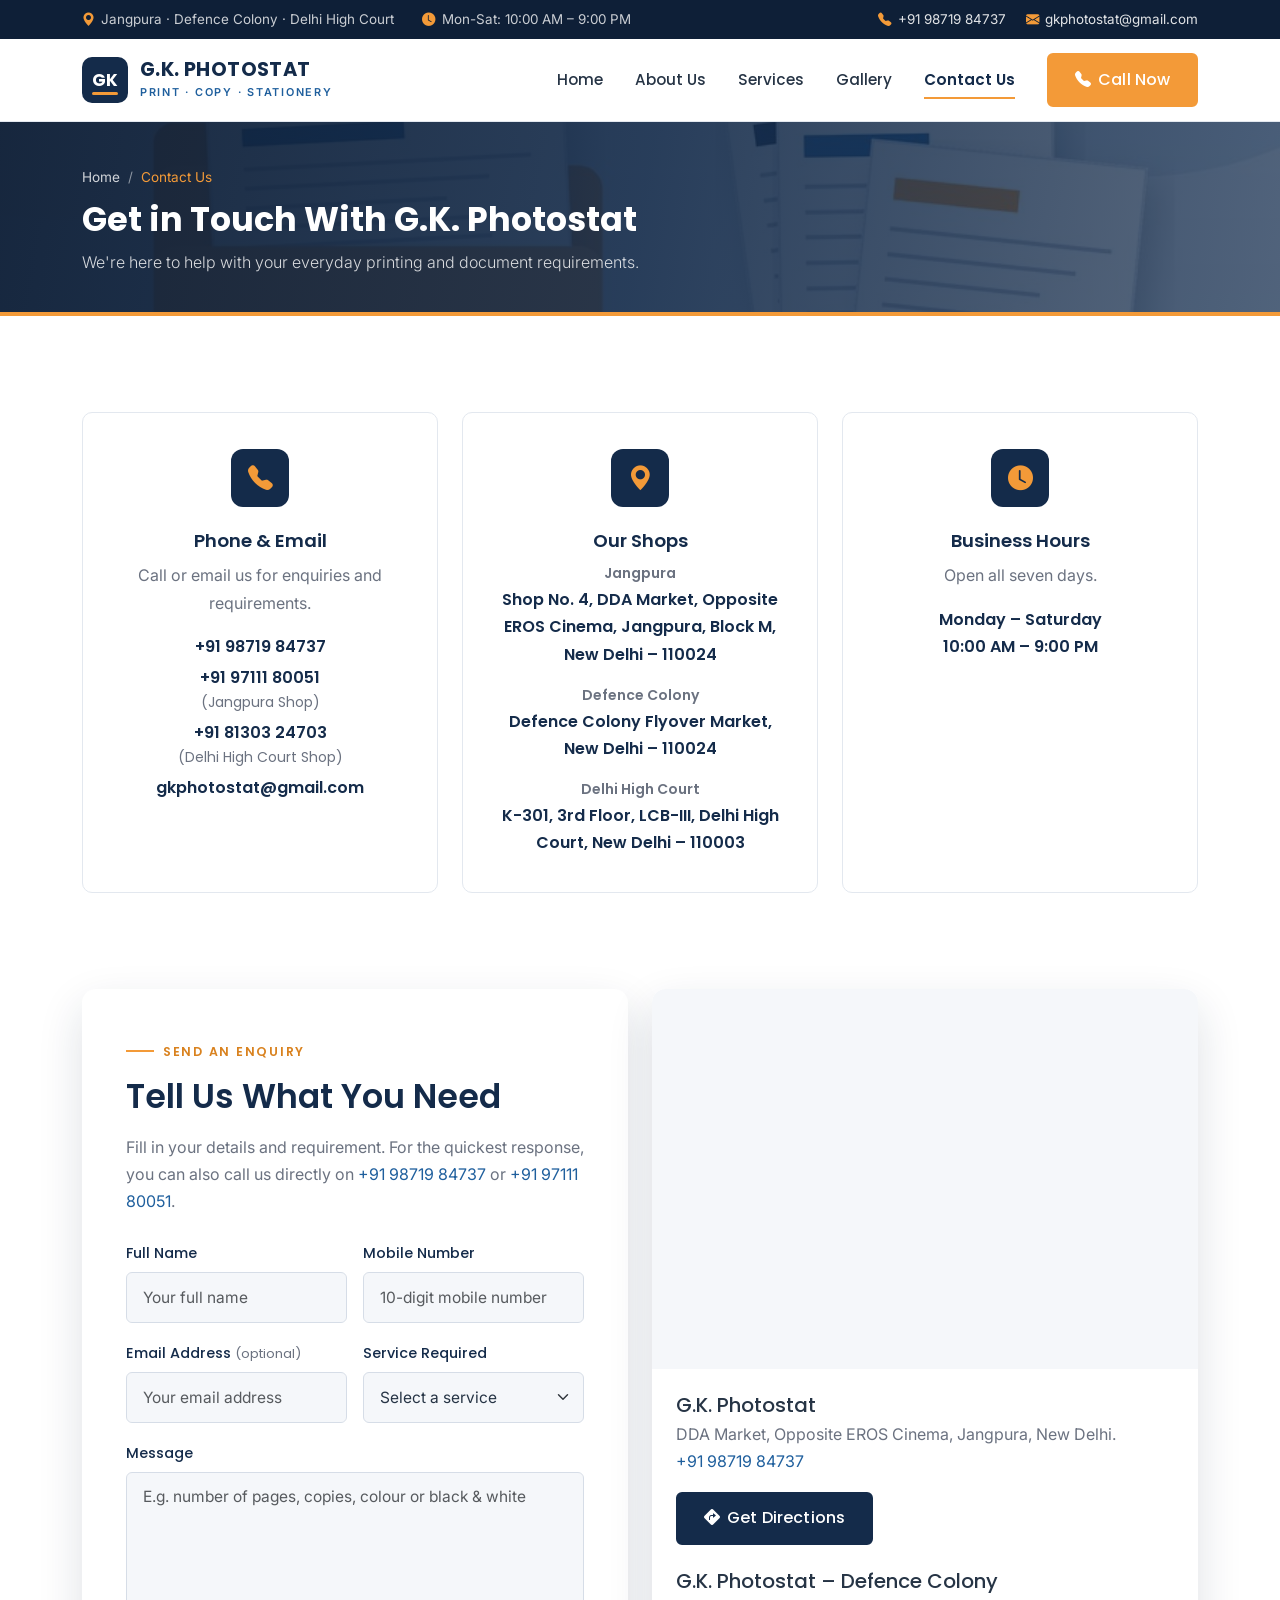
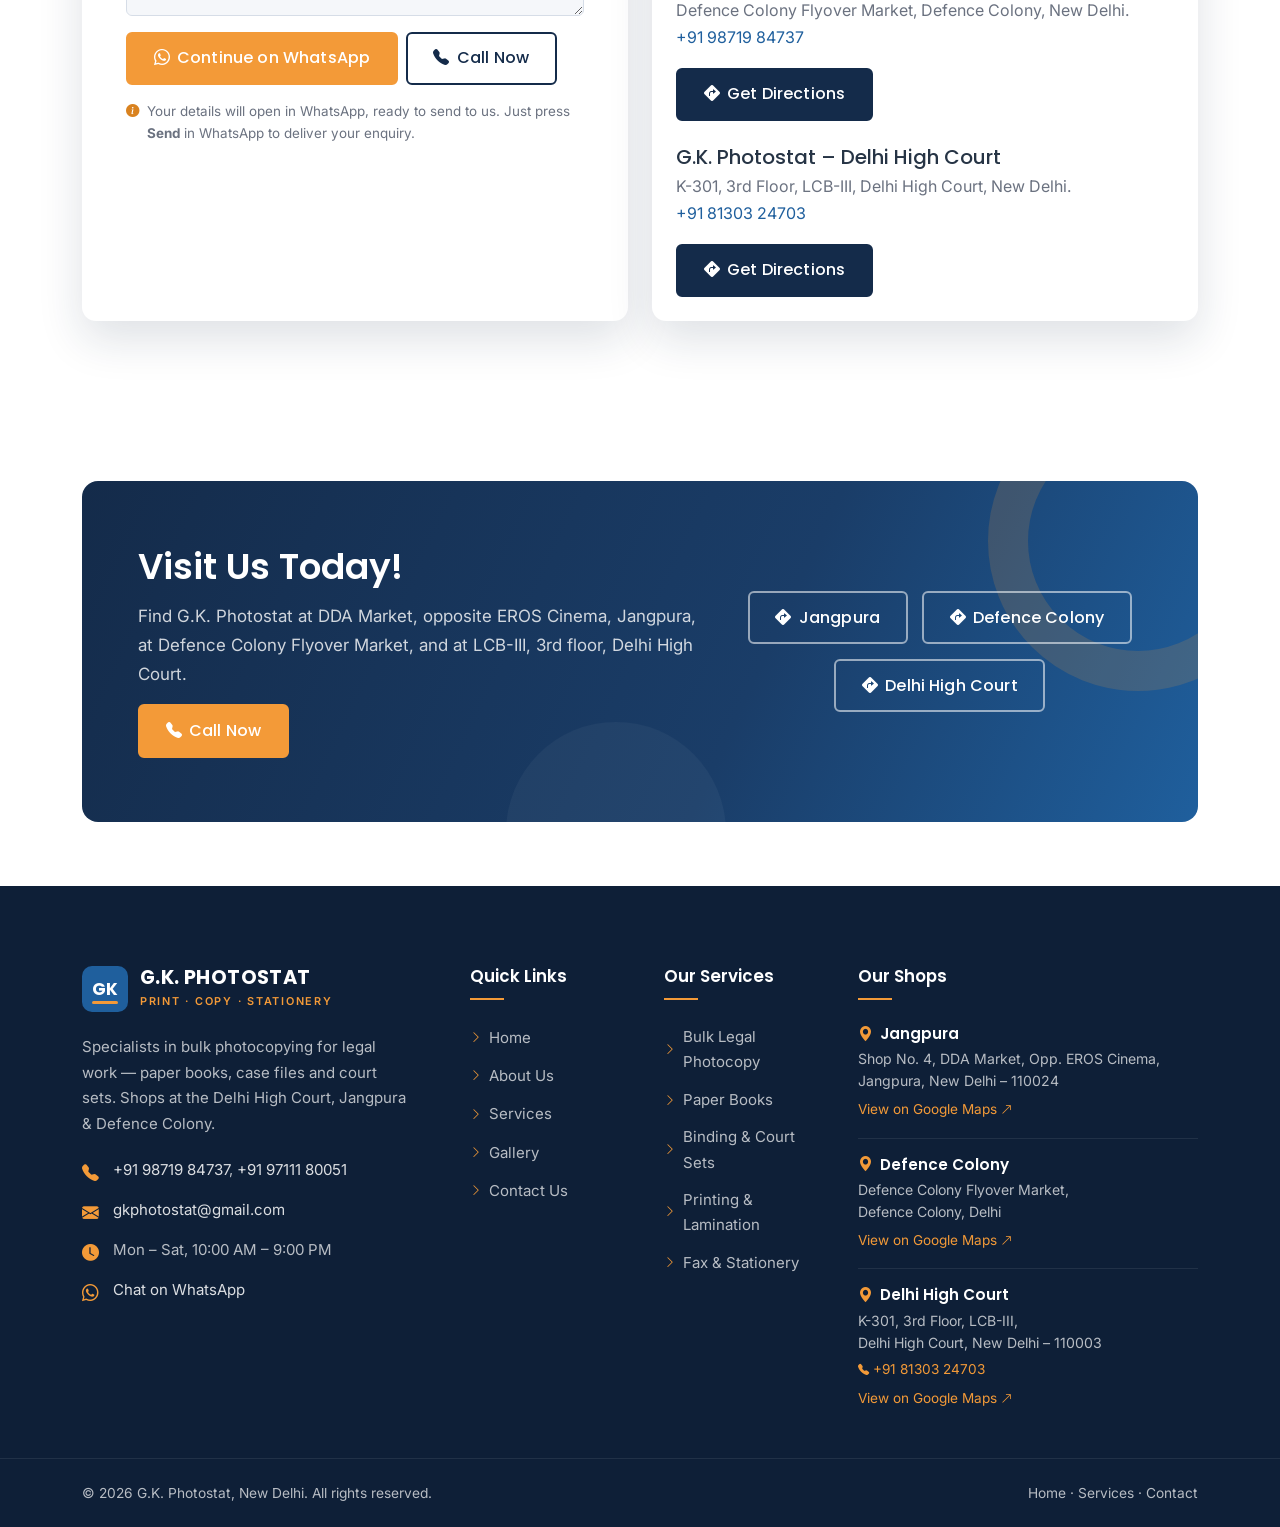
==== commit 6552689d: "phone no. added" ====
--- a/contact-us.html
+++ b/contact-us.html
@@ -13,7 +13,10 @@
     <meta name="robots" content="index, follow" />
     <meta name="theme-color" content="#142B4A" />
     <!-- Canonical placeholder: replace https://mandal-88.github.io/gkphotostat with the live domain -->
-    <link rel="canonical" href="https://mandal-88.github.io/gkphotostat/contact-us.html" />
+    <link
+      rel="canonical"
+      href="https://mandal-88.github.io/gkphotostat/contact-us.html"
+    />
 
     <!-- Open Graph -->
     <meta property="og:type" content="website" />
@@ -252,7 +255,7 @@
                 <h2>Business Hours</h2>
                 <p>Open all seven days.</p>
                 <span class="contact-value"
-                  >Monday – Sunday<br />10:00 AM – 9:00 PM</span
+                  >Monday – Saturday<br />10:00 AM – 9:00 PM</span
                 >
               </div>
             </div>
